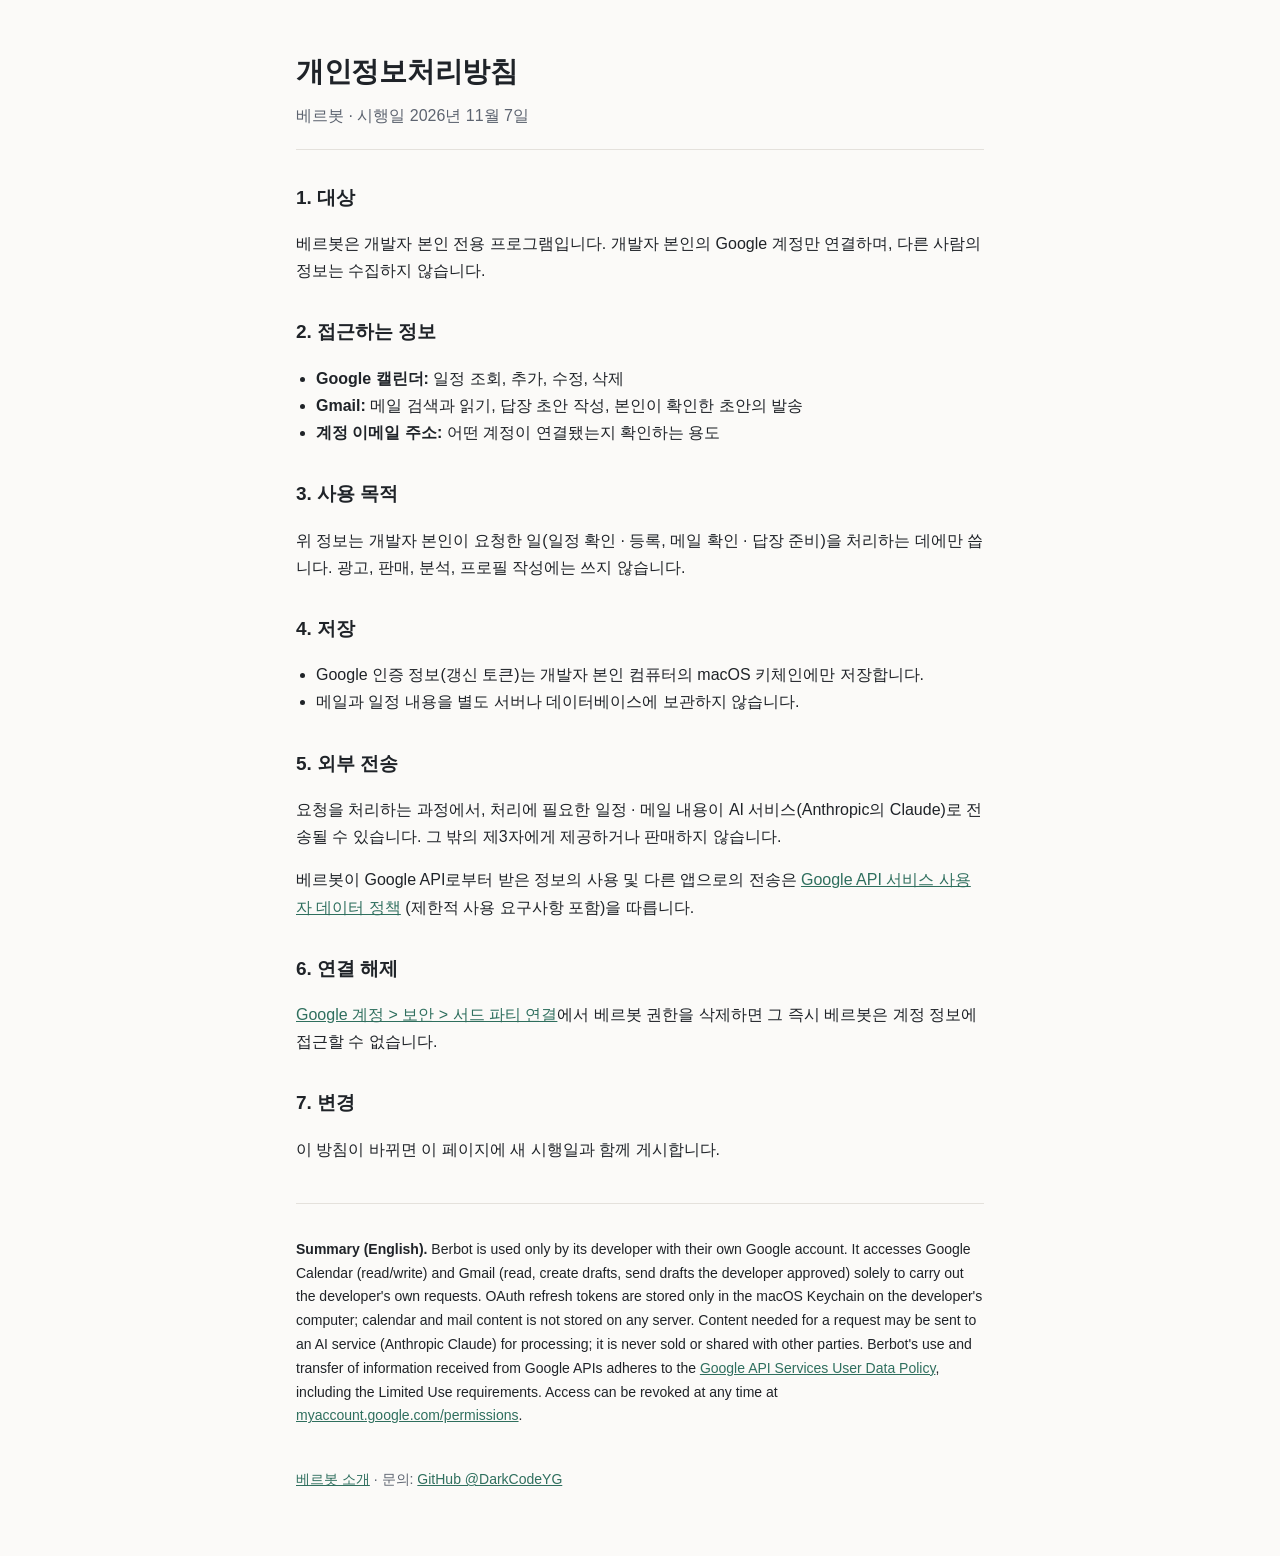
==== privacy.html @ 26dc25b7 "베르봇 소개 · 개인정보처리방침 페이지 Google OAuth 동의 화면(프로덕션 게시)에 필요한 홈페이지와 개인정보처리방침.  Co-Authored-By: Claude Opus " ====
<!doctype html>
<html lang="ko">
<head>
  <meta charset="utf-8">
  <meta name="viewport" content="width=device-width, initial-scale=1">
  <title>베르봇 개인정보처리방침</title>
  <meta name="description" content="베르봇이 Google 계정 정보를 어떻게 다루는지에 대한 방침">
  <link rel="stylesheet" href="style.css">
</head>
<body>
<main>
  <header>
    <h1>개인정보처리방침</h1>
    <p class="sub">베르봇 · 시행일 2026년 11월 7일</p>
  </header>

  <h2>1. 대상</h2>
  <p>베르봇은 개발자 본인 전용 프로그램입니다. 개발자 본인의 Google 계정만 연결하며, 다른 사람의 정보는 수집하지 않습니다.</p>

  <h2>2. 접근하는 정보</h2>
  <ul>
    <li><strong>Google 캘린더:</strong> 일정 조회, 추가, 수정, 삭제</li>
    <li><strong>Gmail:</strong> 메일 검색과 읽기, 답장 초안 작성, 본인이 확인한 초안의 발송</li>
    <li><strong>계정 이메일 주소:</strong> 어떤 계정이 연결됐는지 확인하는 용도</li>
  </ul>

  <h2>3. 사용 목적</h2>
  <p>위 정보는 개발자 본인이 요청한 일(일정 확인 · 등록, 메일 확인 · 답장 준비)을 처리하는 데에만 씁니다.
     광고, 판매, 분석, 프로필 작성에는 쓰지 않습니다.</p>

  <h2>4. 저장</h2>
  <ul>
    <li>Google 인증 정보(갱신 토큰)는 개발자 본인 컴퓨터의 macOS 키체인에만 저장합니다.</li>
    <li>메일과 일정 내용을 별도 서버나 데이터베이스에 보관하지 않습니다.</li>
  </ul>

  <h2>5. 외부 전송</h2>
  <p>요청을 처리하는 과정에서, 처리에 필요한 일정 · 메일 내용이 AI 서비스(Anthropic의 Claude)로 전송될 수 있습니다.
     그 밖의 제3자에게 제공하거나 판매하지 않습니다.</p>
  <p>베르봇이 Google API로부터 받은 정보의 사용 및 다른 앱으로의 전송은
     <a href="https://developers.google.com/terms/api-services-user-data-policy">Google API 서비스 사용자 데이터 정책</a>
     (제한적 사용 요구사항 포함)을 따릅니다.</p>

  <h2>6. 연결 해제</h2>
  <p><a href="https://myaccount.google.com/permissions">Google 계정 &gt; 보안 &gt; 서드 파티 연결</a>에서 베르봇 권한을 삭제하면
     그 즉시 베르봇은 계정 정보에 접근할 수 없습니다.</p>

  <h2>7. 변경</h2>
  <p>이 방침이 바뀌면 이 페이지에 새 시행일과 함께 게시합니다.</p>

  <div class="en">
    <p><strong>Summary (English).</strong> Berbot is used only by its developer with their own Google account.
       It accesses Google Calendar (read/write) and Gmail (read, create drafts, send drafts the developer approved)
       solely to carry out the developer's own requests. OAuth refresh tokens are stored only in the macOS Keychain
       on the developer's computer; calendar and mail content is not stored on any server. Content needed for a request
       may be sent to an AI service (Anthropic Claude) for processing; it is never sold or shared with other parties.
       Berbot's use and transfer of information received from Google APIs adheres to the
       <a href="https://developers.google.com/terms/api-services-user-data-policy">Google API Services User Data Policy</a>,
       including the Limited Use requirements. Access can be revoked at any time at
       <a href="https://myaccount.google.com/permissions">myaccount.google.com/permissions</a>.</p>
  </div>

  <footer><a href="index.html">베르봇 소개</a> · 문의: <a href="https://github.com/DarkCodeYG">GitHub @DarkCodeYG</a></footer>
</main>
</body>
</html>
---- style.css ----
:root {
  --bg: #fbfaf8;
  --fg: #1f2328;
  --muted: #5d6470;
  --line: #e4e1dc;
  --accent: #2f6f5e;
  --card: #ffffff;
}
@media (prefers-color-scheme: dark) {
  :root {
    --bg: #161819;
    --fg: #e8e6e3;
    --muted: #a3a8ae;
    --line: #2c3033;
    --accent: #7cc4ad;
    --card: #1d2022;
  }
}
* { box-sizing: border-box; }
body {
  margin: 0;
  background: var(--bg);
  color: var(--fg);
  font: 16px/1.7 -apple-system, BlinkMacSystemFont, "Apple SD Gothic Neo", "Noto Sans KR", "Segoe UI", sans-serif;
}
main { max-width: 720px; margin: 0 auto; padding: 48px 16px 64px; }
header { border-bottom: 1px solid var(--line); padding-bottom: 20px; margin-bottom: 28px; }
h1 { font-size: 28px; margin: 0 0 6px; letter-spacing: -0.01em; }
h2 { font-size: 19px; margin: 32px 0 8px; }
p, li { color: var(--fg); }
.sub { color: var(--muted); margin: 0; }
ul { padding-left: 20px; }
a { color: var(--accent); }
.card { background: var(--card); border: 1px solid var(--line); border-radius: 10px; padding: 16px 20px; margin: 20px 0; }
.en { color: var(--muted); font-size: 14px; border-top: 1px solid var(--line); margin-top: 40px; padding-top: 20px; }
footer { color: var(--muted); font-size: 14px; margin-top: 40px; }
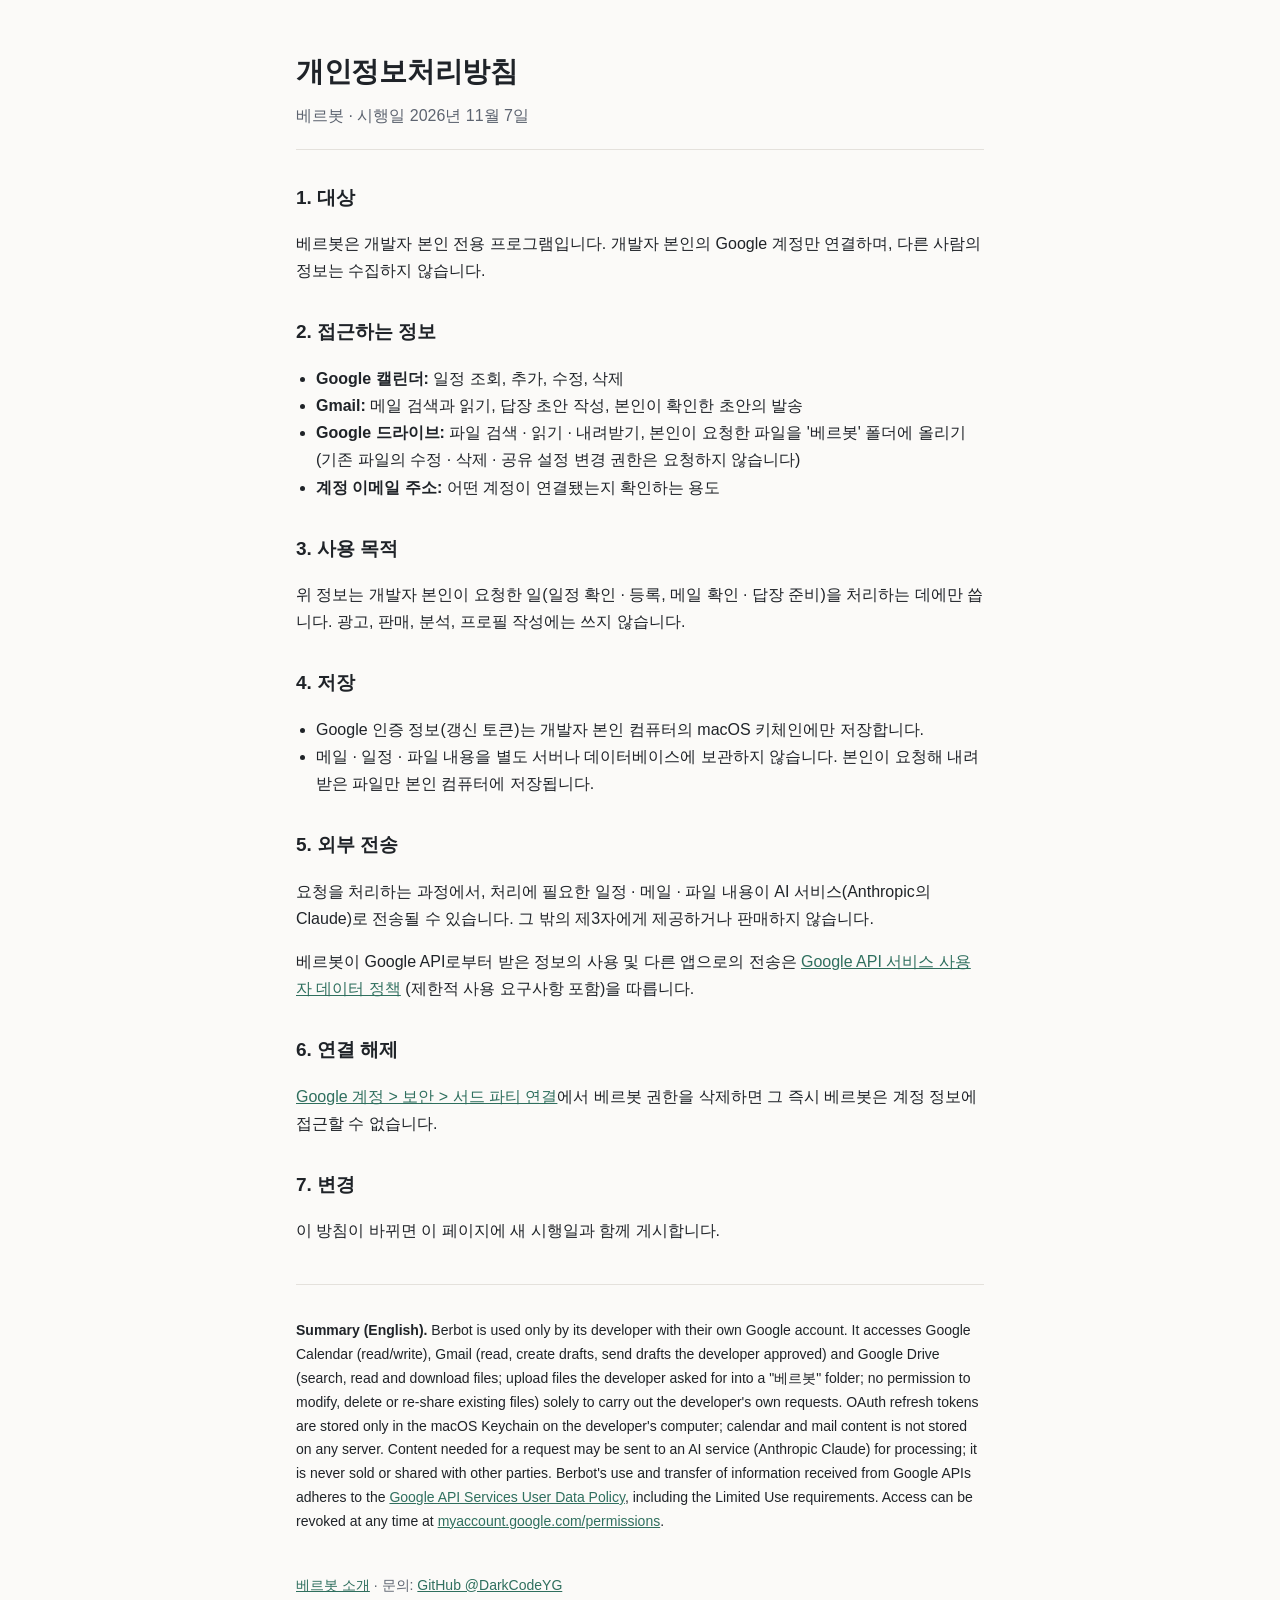
==== commit 4e2a48c9: "개인정보처리방침 · 소개에 구글 드라이브 접근 추가 드라이브는 전체 읽기 + '베르봇' 폴더로 올리기만(기존 파일 수정 · 삭제 · 공유 변경 권한 없음).  Co-Authored" ====
--- a/privacy.html
+++ b/privacy.html
@@ -21,6 +21,8 @@
   <ul>
     <li><strong>Google 캘린더:</strong> 일정 조회, 추가, 수정, 삭제</li>
     <li><strong>Gmail:</strong> 메일 검색과 읽기, 답장 초안 작성, 본인이 확인한 초안의 발송</li>
+    <li><strong>Google 드라이브:</strong> 파일 검색 · 읽기 · 내려받기, 본인이 요청한 파일을 '베르봇' 폴더에 올리기
+        (기존 파일의 수정 · 삭제 · 공유 설정 변경 권한은 요청하지 않습니다)</li>
     <li><strong>계정 이메일 주소:</strong> 어떤 계정이 연결됐는지 확인하는 용도</li>
   </ul>
 
@@ -31,11 +33,11 @@
   <h2>4. 저장</h2>
   <ul>
     <li>Google 인증 정보(갱신 토큰)는 개발자 본인 컴퓨터의 macOS 키체인에만 저장합니다.</li>
-    <li>메일과 일정 내용을 별도 서버나 데이터베이스에 보관하지 않습니다.</li>
+    <li>메일 · 일정 · 파일 내용을 별도 서버나 데이터베이스에 보관하지 않습니다. 본인이 요청해 내려받은 파일만 본인 컴퓨터에 저장됩니다.</li>
   </ul>
 
   <h2>5. 외부 전송</h2>
-  <p>요청을 처리하는 과정에서, 처리에 필요한 일정 · 메일 내용이 AI 서비스(Anthropic의 Claude)로 전송될 수 있습니다.
+  <p>요청을 처리하는 과정에서, 처리에 필요한 일정 · 메일 · 파일 내용이 AI 서비스(Anthropic의 Claude)로 전송될 수 있습니다.
      그 밖의 제3자에게 제공하거나 판매하지 않습니다.</p>
   <p>베르봇이 Google API로부터 받은 정보의 사용 및 다른 앱으로의 전송은
      <a href="https://developers.google.com/terms/api-services-user-data-policy">Google API 서비스 사용자 데이터 정책</a>
@@ -50,8 +52,9 @@
 
   <div class="en">
     <p><strong>Summary (English).</strong> Berbot is used only by its developer with their own Google account.
-       It accesses Google Calendar (read/write) and Gmail (read, create drafts, send drafts the developer approved)
-       solely to carry out the developer's own requests. OAuth refresh tokens are stored only in the macOS Keychain
+       It accesses Google Calendar (read/write), Gmail (read, create drafts, send drafts the developer approved) and
+       Google Drive (search, read and download files; upload files the developer asked for into a "베르봇" folder;
+       no permission to modify, delete or re-share existing files) solely to carry out the developer's own requests. OAuth refresh tokens are stored only in the macOS Keychain
        on the developer's computer; calendar and mail content is not stored on any server. Content needed for a request
        may be sent to an AI service (Anthropic Claude) for processing; it is never sold or shared with other parties.
        Berbot's use and transfer of information received from Google APIs adheres to the
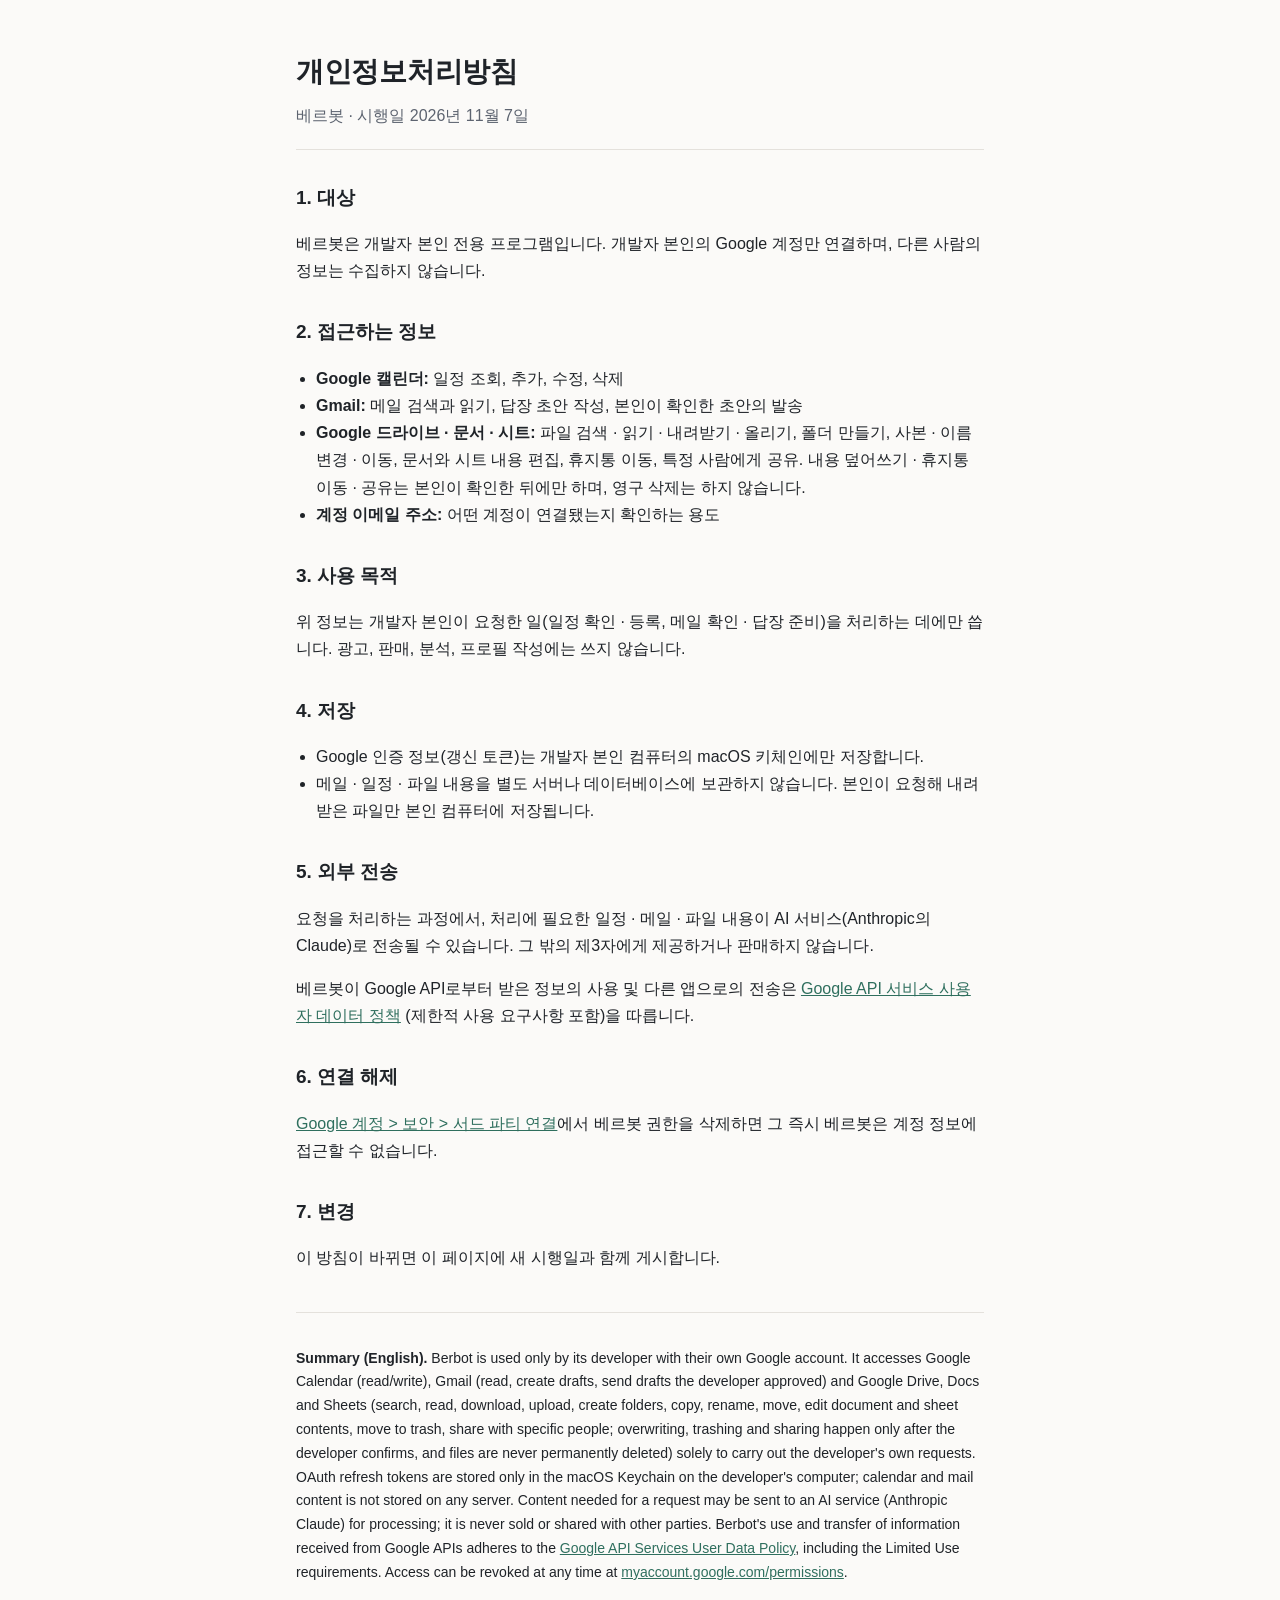
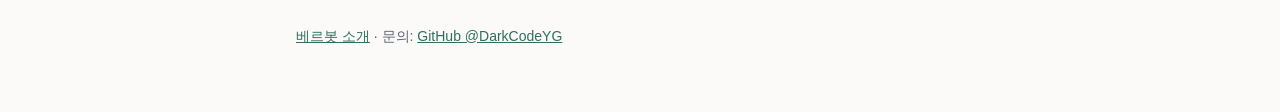
==== commit c9a629d2: "개인정보처리방침 · 소개: 드라이브 전체 권한(문서 · 시트 편집 포함)으로 갱신 덮어쓰기 · 휴지통 · 공유는 본인 확인 후, 영구 삭제는 하지 않음을 명시.  Co-Author" ====
--- a/privacy.html
+++ b/privacy.html
@@ -21,8 +21,9 @@
   <ul>
     <li><strong>Google 캘린더:</strong> 일정 조회, 추가, 수정, 삭제</li>
     <li><strong>Gmail:</strong> 메일 검색과 읽기, 답장 초안 작성, 본인이 확인한 초안의 발송</li>
-    <li><strong>Google 드라이브:</strong> 파일 검색 · 읽기 · 내려받기, 본인이 요청한 파일을 '베르봇' 폴더에 올리기
-        (기존 파일의 수정 · 삭제 · 공유 설정 변경 권한은 요청하지 않습니다)</li>
+    <li><strong>Google 드라이브 · 문서 · 시트:</strong> 파일 검색 · 읽기 · 내려받기 · 올리기, 폴더 만들기, 사본 · 이름 변경 · 이동,
+        문서와 시트 내용 편집, 휴지통 이동, 특정 사람에게 공유.
+        내용 덮어쓰기 · 휴지통 이동 · 공유는 본인이 확인한 뒤에만 하며, 영구 삭제는 하지 않습니다.</li>
     <li><strong>계정 이메일 주소:</strong> 어떤 계정이 연결됐는지 확인하는 용도</li>
   </ul>
 
@@ -53,8 +54,10 @@
   <div class="en">
     <p><strong>Summary (English).</strong> Berbot is used only by its developer with their own Google account.
        It accesses Google Calendar (read/write), Gmail (read, create drafts, send drafts the developer approved) and
-       Google Drive (search, read and download files; upload files the developer asked for into a "베르봇" folder;
-       no permission to modify, delete or re-share existing files) solely to carry out the developer's own requests. OAuth refresh tokens are stored only in the macOS Keychain
+       Google Drive, Docs and Sheets (search, read, download, upload, create folders, copy, rename, move, edit
+       document and sheet contents, move to trash, share with specific people; overwriting, trashing and sharing
+       happen only after the developer confirms, and files are never permanently deleted) solely to carry out the
+       developer's own requests. OAuth refresh tokens are stored only in the macOS Keychain
        on the developer's computer; calendar and mail content is not stored on any server. Content needed for a request
        may be sent to an AI service (Anthropic Claude) for processing; it is never sold or shared with other parties.
        Berbot's use and transfer of information received from Google APIs adheres to the
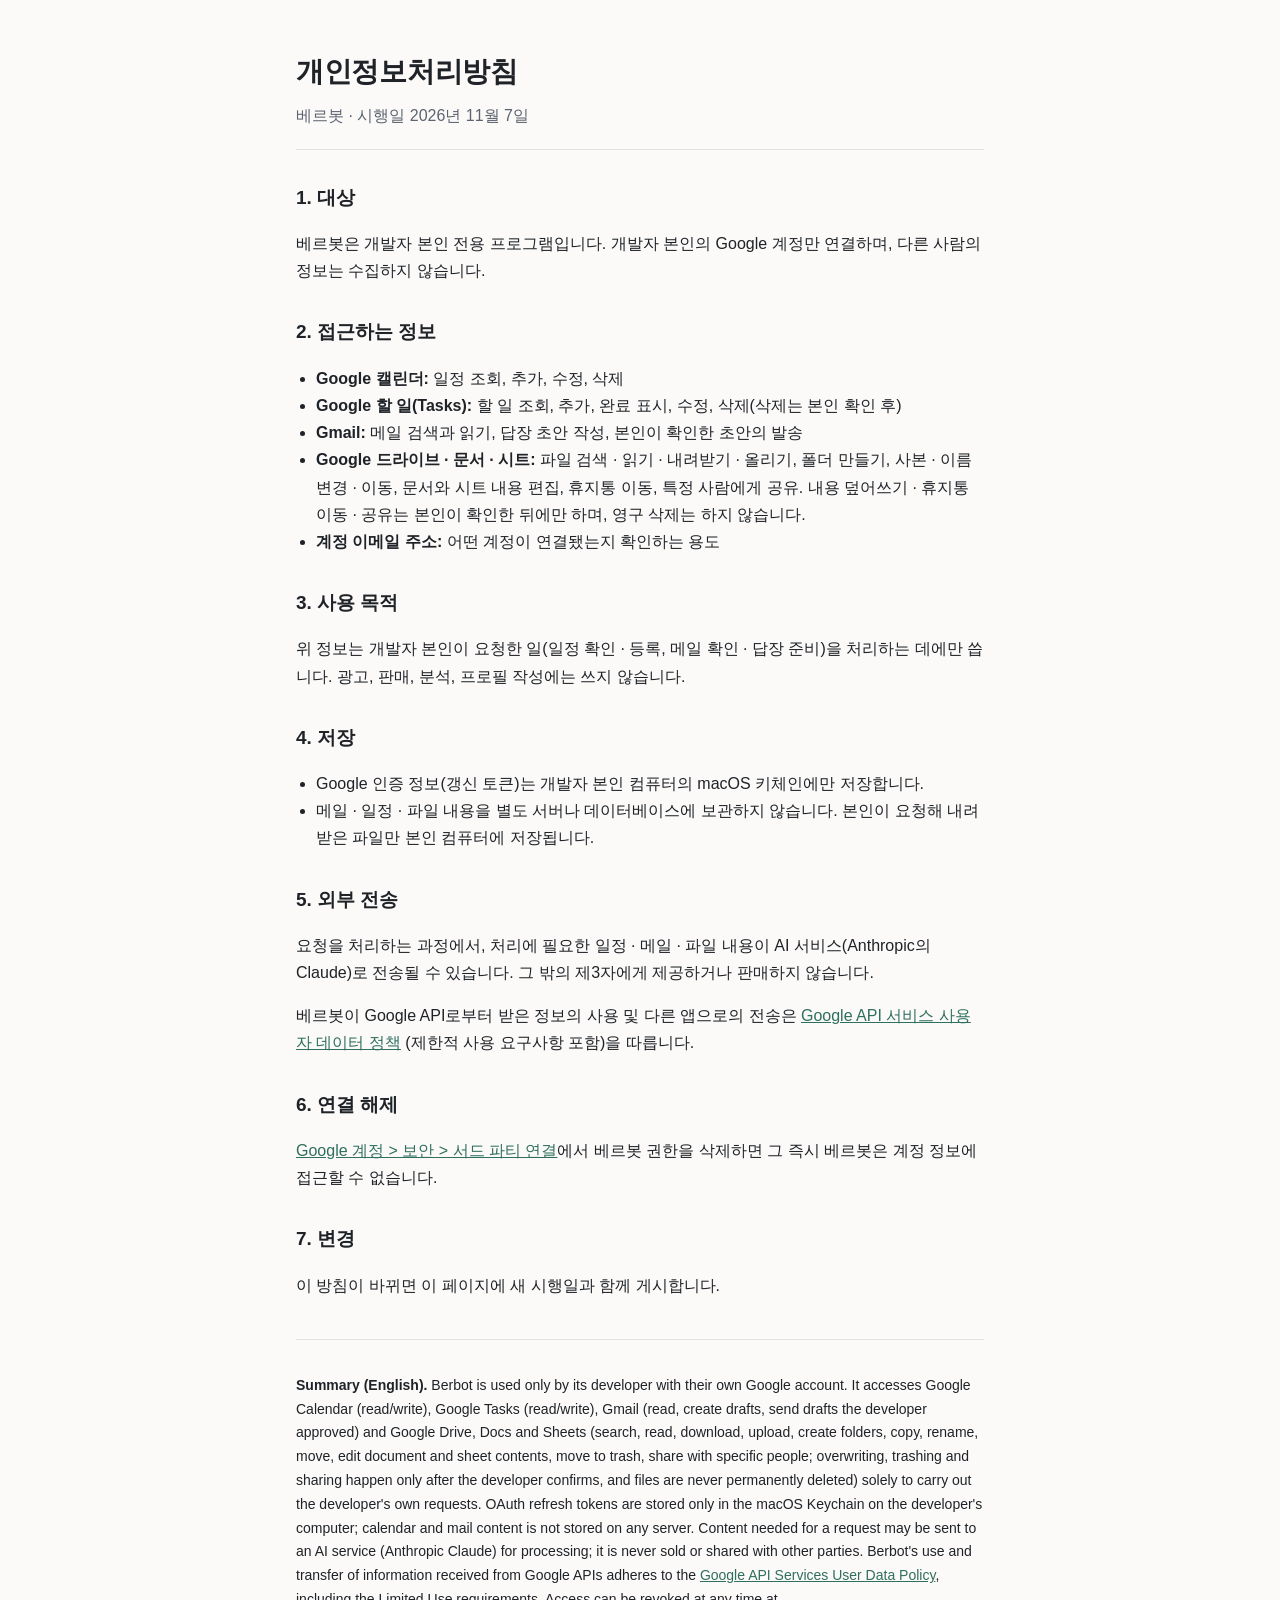
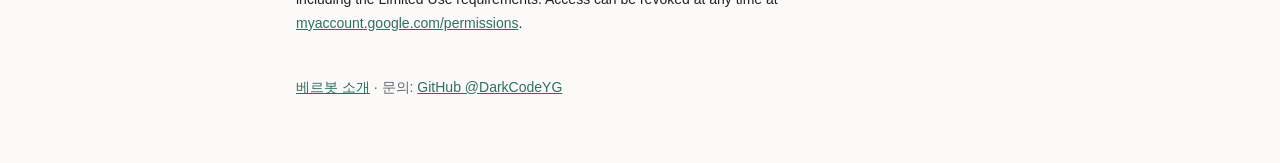
==== commit 6825bdfa: "개인정보처리방침: 구글 할 일(Tasks) 접근 추가 Co-Authored-By: Claude Opus 5.5 <noreply@anthropic.com>" ====
--- a/privacy.html
+++ b/privacy.html
@@ -20,6 +20,7 @@
   <h2>2. 접근하는 정보</h2>
   <ul>
     <li><strong>Google 캘린더:</strong> 일정 조회, 추가, 수정, 삭제</li>
+    <li><strong>Google 할 일(Tasks):</strong> 할 일 조회, 추가, 완료 표시, 수정, 삭제(삭제는 본인 확인 후)</li>
     <li><strong>Gmail:</strong> 메일 검색과 읽기, 답장 초안 작성, 본인이 확인한 초안의 발송</li>
     <li><strong>Google 드라이브 · 문서 · 시트:</strong> 파일 검색 · 읽기 · 내려받기 · 올리기, 폴더 만들기, 사본 · 이름 변경 · 이동,
         문서와 시트 내용 편집, 휴지통 이동, 특정 사람에게 공유.
@@ -53,7 +54,7 @@
 
   <div class="en">
     <p><strong>Summary (English).</strong> Berbot is used only by its developer with their own Google account.
-       It accesses Google Calendar (read/write), Gmail (read, create drafts, send drafts the developer approved) and
+       It accesses Google Calendar (read/write), Google Tasks (read/write), Gmail (read, create drafts, send drafts the developer approved) and
        Google Drive, Docs and Sheets (search, read, download, upload, create folders, copy, rename, move, edit
        document and sheet contents, move to trash, share with specific people; overwriting, trashing and sharing
        happen only after the developer confirms, and files are never permanently deleted) solely to carry out the
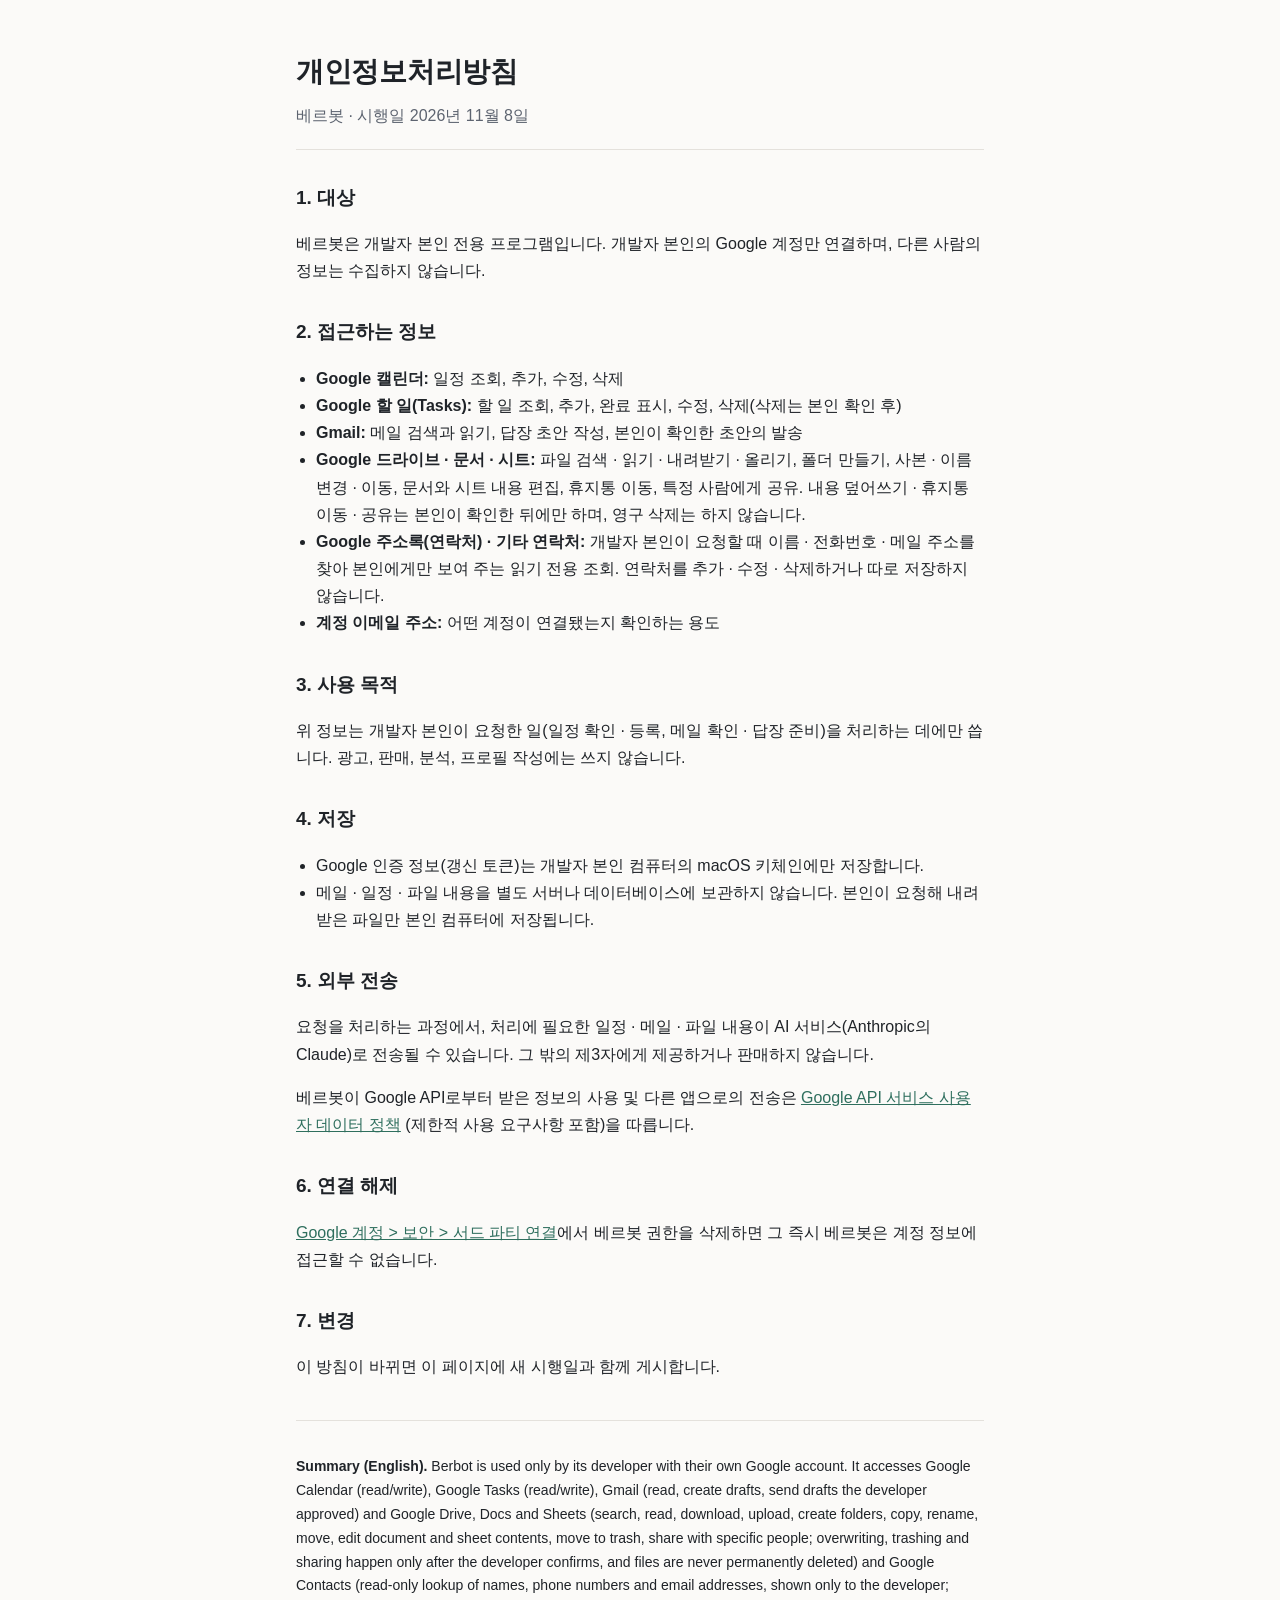
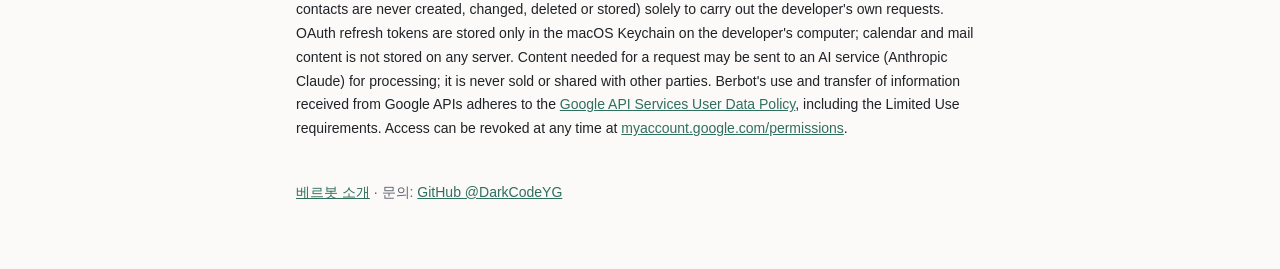
==== commit 8c202728: "개인정보처리방침: 구글 연락처(읽기 전용) 추가, 시행일 2026-11-08 Co-Authored-By: Claude Opus 5.5 <noreply@anthropic.com>" ====
--- a/privacy.html
+++ b/privacy.html
@@ -11,7 +11,7 @@
 <main>
   <header>
     <h1>개인정보처리방침</h1>
-    <p class="sub">베르봇 · 시행일 2026년 11월 7일</p>
+    <p class="sub">베르봇 · 시행일 2026년 11월 8일</p>
   </header>
 
   <h2>1. 대상</h2>
@@ -25,6 +25,7 @@
     <li><strong>Google 드라이브 · 문서 · 시트:</strong> 파일 검색 · 읽기 · 내려받기 · 올리기, 폴더 만들기, 사본 · 이름 변경 · 이동,
         문서와 시트 내용 편집, 휴지통 이동, 특정 사람에게 공유.
         내용 덮어쓰기 · 휴지통 이동 · 공유는 본인이 확인한 뒤에만 하며, 영구 삭제는 하지 않습니다.</li>
+    <li><strong>Google 주소록(연락처) · 기타 연락처:</strong> 개발자 본인이 요청할 때 이름 · 전화번호 · 메일 주소를 찾아 본인에게만 보여 주는 읽기 전용 조회. 연락처를 추가 · 수정 · 삭제하거나 따로 저장하지 않습니다.</li>
     <li><strong>계정 이메일 주소:</strong> 어떤 계정이 연결됐는지 확인하는 용도</li>
   </ul>
 
@@ -57,7 +58,9 @@
        It accesses Google Calendar (read/write), Google Tasks (read/write), Gmail (read, create drafts, send drafts the developer approved) and
        Google Drive, Docs and Sheets (search, read, download, upload, create folders, copy, rename, move, edit
        document and sheet contents, move to trash, share with specific people; overwriting, trashing and sharing
-       happen only after the developer confirms, and files are never permanently deleted) solely to carry out the
+       happen only after the developer confirms, and files are never permanently deleted) and Google Contacts
+       (read-only lookup of names, phone numbers and email addresses, shown only to the developer; contacts are never
+       created, changed, deleted or stored) solely to carry out the
        developer's own requests. OAuth refresh tokens are stored only in the macOS Keychain
        on the developer's computer; calendar and mail content is not stored on any server. Content needed for a request
        may be sent to an AI service (Anthropic Claude) for processing; it is never sold or shared with other parties.
